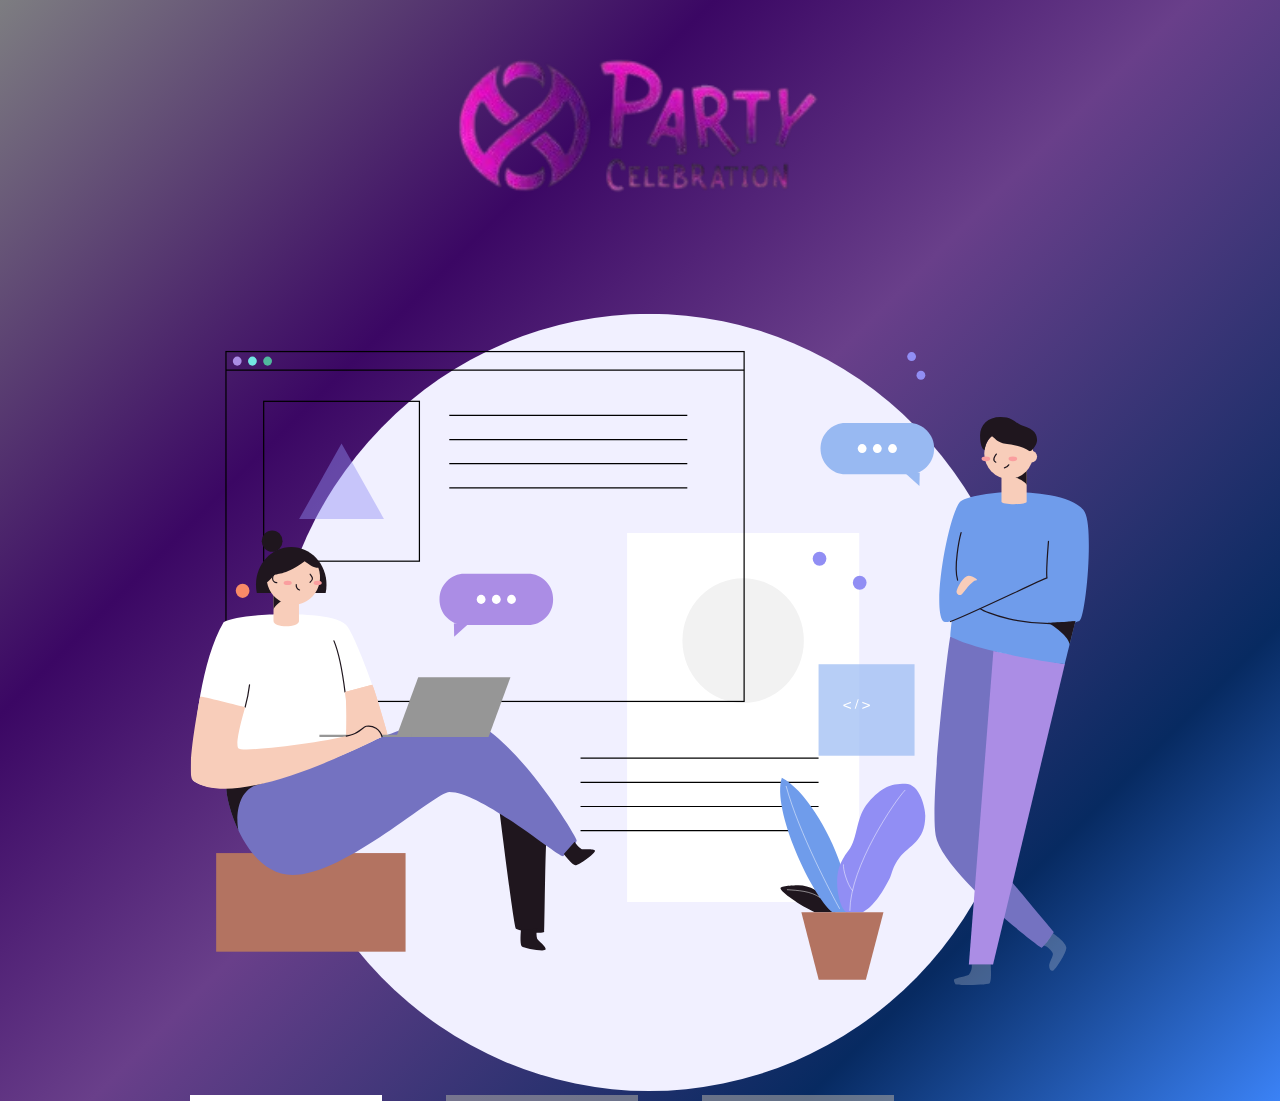
==== createAcount.html @ dfd53c58 "ending first section create acount" ====
<!DOCTYPE html>
<html lang="en">

<head>
    <meta charset="UTF-8">
    <meta name="viewport" content="width=device-width, initial-scale=1.0">
    <title>Vintage Party -Create acount</title>
    <link rel="icon" href="img/logo.png">
    <link rel="stylesheet" href="css/normalice.css">
    <link rel="stylesheet" href="css/styles.css">
</head>

<body>
    <div class="container-create-acount container">
        <div class="content-create-acount">
            <div class="vintage-cont">
                <div class="logo">
                    <a href="/"><img src="img/logo.png" alt="logoVintage" width="600"></a>
                </div>
                <div class="img-create-acount">
                    <img src="img/Illustration.svg" alt="img-create-acount" width="900">
                    <div class="slider-carousel d-flex">
                        <span class="activate"></span>
                        <span></span>
                        <span></span>
                    </div>
                </div>
            </div>
        </div>
    </div>


</body>

</html>
---- css/normalice.css ----
/*! normalize.css v8.0.1 | MIT License | github.com/necolas/normalize.css */

/* Document
   ========================================================================== */

/**
 * 1. Correct the line height in all browsers.
 * 2. Prevent adjustments of font size after orientation changes in iOS.
 */

 html {
    line-height: 1.15; /* 1 */
    -webkit-text-size-adjust: 100%; /* 2 */
  }
  
  /* Sections
     ========================================================================== */
  
  /**
   * Remove the margin in all browsers.
   */
  
  body {
    margin: 0;
  }
  
  /**
   * Render the `main` element consistently in IE.
   */
  
  main {
    display: block;
  }
  
  /**
   * Correct the font size and margin on `h1` elements within `section` and
   * `article` contexts in Chrome, Firefox, and Safari.
   */
  
  h1 {
    font-size: 2em;
    margin: 0.67em 0;
  }
  
  /* Grouping content
     ========================================================================== */
  
  /**
   * 1. Add the correct box sizing in Firefox.
   * 2. Show the overflow in Edge and IE.
   */
  
  hr {
    box-sizing: content-box; /* 1 */
    height: 0; /* 1 */
    overflow: visible; /* 2 */
  }
  
  /**
   * 1. Correct the inheritance and scaling of font size in all browsers.
   * 2. Correct the odd `em` font sizing in all browsers.
   */
  
  pre {
    font-family: monospace, monospace; /* 1 */
    font-size: 1em; /* 2 */
  }
  
  /* Text-level semantics
     ========================================================================== */
  
  /**
   * Remove the gray background on active links in IE 10.
   */
  
  a {
    background-color: transparent;
  }
  
  /**
   * 1. Remove the bottom border in Chrome 57-
   * 2. Add the correct text decoration in Chrome, Edge, IE, Opera, and Safari.
   */
  
  abbr[title] {
    border-bottom: none; /* 1 */
    text-decoration: underline; /* 2 */
    text-decoration: underline dotted; /* 2 */
  }
  
  /**
   * Add the correct font weight in Chrome, Edge, and Safari.
   */
  
  b,
  strong {
    font-weight: bolder;
  }
  
  /**
   * 1. Correct the inheritance and scaling of font size in all browsers.
   * 2. Correct the odd `em` font sizing in all browsers.
   */
  
  code,
  kbd,
  samp {
    font-family: monospace, monospace; /* 1 */
    font-size: 1em; /* 2 */
  }
  
  /**
   * Add the correct font size in all browsers.
   */
  
  small {
    font-size: 80%;
  }
  
  /**
   * Prevent `sub` and `sup` elements from affecting the line height in
   * all browsers.
   */
  
  sub,
  sup {
    font-size: 75%;
    line-height: 0;
    position: relative;
    vertical-align: baseline;
  }
  
  sub {
    bottom: -0.25em;
  }
  
  sup {
    top: -0.5em;
  }
  
  /* Embedded content
     ========================================================================== */
  
  /**
   * Remove the border on images inside links in IE 10.
   */
  
  img {
    border-style: none;
  }
  
  /* Forms
     ========================================================================== */
  
  /**
   * 1. Change the font styles in all browsers.
   * 2. Remove the margin in Firefox and Safari.
   */
  
  button,
  input,
  optgroup,
  select,
  textarea {
    font-family: inherit; /* 1 */
    font-size: 100%; /* 1 */
    line-height: 1.15; /* 1 */
    margin: 0; /* 2 */
  }
  
  /**
   * Show the overflow in IE.
   * 1. Show the overflow in Edge.
   */
  
  button,
  input { /* 1 */
    overflow: visible;
  }
  
  /**
   * Remove the inheritance of text transform in Edge, Firefox, and IE.
   * 1. Remove the inheritance of text transform in Firefox.
   */
  
  button,
  select { /* 1 */
    text-transform: none;
  }
  
  /**
   * Correct the inability to style clickable types in iOS and Safari.
   */
  
  button,
  [type="button"],
  [type="reset"],
  [type="submit"] {
    -webkit-appearance: button;
  }
  
  /**
   * Remove the inner border and padding in Firefox.
   */
  
  button::-moz-focus-inner,
  [type="button"]::-moz-focus-inner,
  [type="reset"]::-moz-focus-inner,
  [type="submit"]::-moz-focus-inner {
    border-style: none;
    padding: 0;
  }
  
  /**
   * Restore the focus styles unset by the previous rule.
   */
  
  button:-moz-focusring,
  [type="button"]:-moz-focusring,
  [type="reset"]:-moz-focusring,
  [type="submit"]:-moz-focusring {
    outline: 1px dotted ButtonText;
  }
  
  /**
   * Correct the padding in Firefox.
   */
  
  fieldset {
    padding: 0.35em 0.75em 0.625em;
  }
  
  /**
   * 1. Correct the text wrapping in Edge and IE.
   * 2. Correct the color inheritance from `fieldset` elements in IE.
   * 3. Remove the padding so developers are not caught out when they zero out
   *    `fieldset` elements in all browsers.
   */
  
  legend {
    box-sizing: border-box; /* 1 */
    color: inherit; /* 2 */
    display: table; /* 1 */
    max-width: 100%; /* 1 */
    padding: 0; /* 3 */
    white-space: normal; /* 1 */
  }
  
  /**
   * Add the correct vertical alignment in Chrome, Firefox, and Opera.
   */
  
  progress {
    vertical-align: baseline;
  }
  
  /**
   * Remove the default vertical scrollbar in IE 10+.
   */
  
  textarea {
    overflow: auto;
  }
  
  /**
   * 1. Add the correct box sizing in IE 10.
   * 2. Remove the padding in IE 10.
   */
  
  [type="checkbox"],
  [type="radio"] {
    box-sizing: border-box; /* 1 */
    padding: 0; /* 2 */
  }
  
  /**
   * Correct the cursor style of increment and decrement buttons in Chrome.
   */
  
  [type="number"]::-webkit-inner-spin-button,
  [type="number"]::-webkit-outer-spin-button {
    height: auto;
  }
  
  /**
   * 1. Correct the odd appearance in Chrome and Safari.
   * 2. Correct the outline style in Safari.
   */
  
  [type="search"] {
    -webkit-appearance: textfield; /* 1 */
    outline-offset: -2px; /* 2 */
  }
  
  /**
   * Remove the inner padding in Chrome and Safari on macOS.
   */
  
  [type="search"]::-webkit-search-decoration {
    -webkit-appearance: none;
  }
  
  /**
   * 1. Correct the inability to style clickable types in iOS and Safari.
   * 2. Change font properties to `inherit` in Safari.
   */
  
  ::-webkit-file-upload-button {
    -webkit-appearance: button; /* 1 */
    font: inherit; /* 2 */
  }
  
  /* Interactive
     ========================================================================== */
  
  /*
   * Add the correct display in Edge, IE 10+, and Firefox.
   */
  
  details {
    display: block;
  }
  
  /*
   * Add the correct display in all browsers.
   */
  
  summary {
    display: list-item;
  }
  
  /* Misc
     ========================================================================== */
  
  /**
   * Add the correct display in IE 10+.
   */
  
  template {
    display: none;
  }
  
  /**
   * Add the correct display in IE 10.
   */
  
  [hidden] {
    display: none;
  }
---- css/styles.css ----
:root {
    --white: #fff;
    --grayLight: #9E9E9E;
    --black: #1A1A1A;
    --dark: #4D4D4D;
    --darkMoreLight: #9e9e9e9c;
    --darkLight: #B3B3B3;
    --darkExtraLight: #F2F2F2;
    --darkBlue: #000A1D;


}

body {
    background: linear-gradient(135deg, #7d7d81 0%, #3b0764 30%, #693f8a 50%, #072a61 80%, #3b82f6 100%);
    min-height: 100vh;
}

.container {
    margin: 0 auto;
}

.d-flex {
    display: flex;
}

.container-create-acount .content-create-acount .vintage-cont {
    display: flex;
    align-items: center;
    flex-direction: column;
    justify-content: center;
    gap: 5rem;
}

.container-create-acount .content-create-acount .vintage-cont .slider-carousel .activate {
    width: 12rem;
    height: 6px;
    background-color: var(--white);
}

.container-create-acount .content-create-acount .vintage-cont .slider-carousel span {
    width: 12rem;
    height: 6px;
    background-color: var(--darkMoreLight);
    margin-right: 4rem;
}
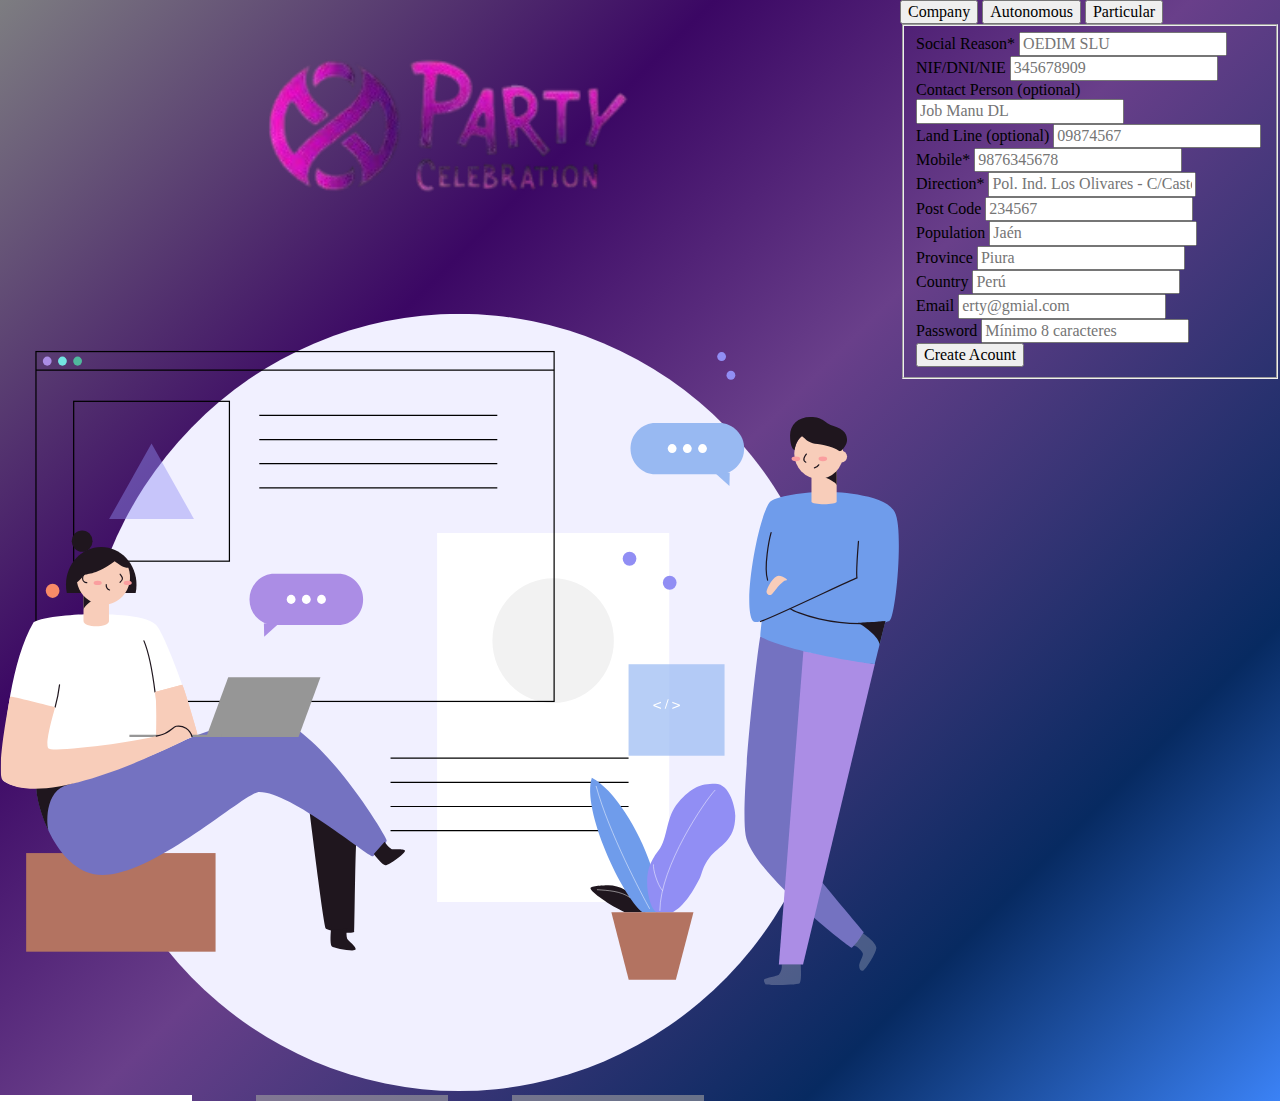
==== commit d6b59023: "ending create acount in html" ====
--- a/createAcount.html
+++ b/createAcount.html
@@ -12,7 +12,7 @@
 
 <body>
     <div class="container-create-acount container">
-        <div class="content-create-acount">
+        <div class="content-create-acount d-flex">
             <div class="vintage-cont">
                 <div class="logo">
                     <a href="/"><img src="img/logo.png" alt="logoVintage" width="600"></a>
@@ -26,6 +26,73 @@
                     </div>
                 </div>
             </div>
+            <div class="form-create-acount">
+                <div class="content-form-create-acount">
+                    <div class="buttons-options">
+                        <button>Company</button>
+                        <button>Autonomous</button>
+                        <button>Particular</button>
+                    </div>
+                    <form class="form-data-create-acount">
+                        <fieldset>
+                            <div class="socialReason">
+                                <label for="socialReason">Social Reason*</label>
+                                <input class="t-uppercase" type="text" name="socialReason" id="socialReason"
+                                    placeholder="OEDIM SLU">
+                            </div>
+                            <div class="cardIdentity">
+                                <label for="cardIdentity" class="t-uppercase">nif/dni/nie</label>
+                                <input type="number" name="cardIdentity" id="cardIdentity" placeholder="345678909">
+                            </div>
+                            <div class="contactPerson">
+                                <label for="contactPerson">Contact Person (optional)</label>
+                                <input type="text" name="contactPerson" id="contactPerson" placeholder="Job Manu DL">
+                            </div>
+                            <div class="landLine">
+                                <label for="landLine">Land Line (optional)</label>
+                                <input type="number" name="landLine" id="landLine" placeholder="09874567">
+                            </div>
+                            <div class="mobile">
+                                <label for="mobile">Mobile*</label>
+                                <input type="number" name="mobile" id="mobile" placeholder="9876345678">
+                            </div>
+                            <div class="direction">
+                                <label for="direction">Direction*</label>
+                                <input type="text" name="direction" id="direction"
+                                    placeholder="Pol. Ind. Los Olivares - C/Castellar 56">
+                            </div>
+                            <div class="postCode">
+                                <label for="postCode">Post Code</label>
+                                <input type="number" name="postCode" id="postCode" placeholder="234567">
+                            </div>
+                            <div class="population">
+                                <label for="population">Population</label>
+                                <input type="text" name="population" id="population" placeholder="Jaén">
+                            </div>
+                            <div class="province">
+                                <label for="province">Province</label>
+                                <input type="text" name="province" id="province" placeholder="Piura">
+                            </div>
+                            <div class="country">
+                                <label for="country">Country</label>
+                                <input type="text" name="country" id="country" placeholder="Perú">
+                            </div>
+                            <div class="email">
+                                <label for="email">Email</label>
+                                <input type="email" name="email" id="email" placeholder="erty@gmial.com">
+                            </div>
+                            <div class="password">
+                                <label for="password">Password</label>
+                                <input type="password" name="password" id="password" placeholder="Mínimo 8 caracteres">
+                            </div>
+                            <input type="submit" value="Create Acount">
+
+
+
+                        </fieldset>
+                    </form>
+                </div>
+            </div>
         </div>
     </div>
 
--- a/css/styles.css
+++ b/css/styles.css
@@ -23,6 +23,9 @@
 .d-flex {
     display: flex;
 }
+.t-uppercase{
+    text-transform: uppercase;
+}
 
 .container-create-acount .content-create-acount .vintage-cont {
     display: flex;
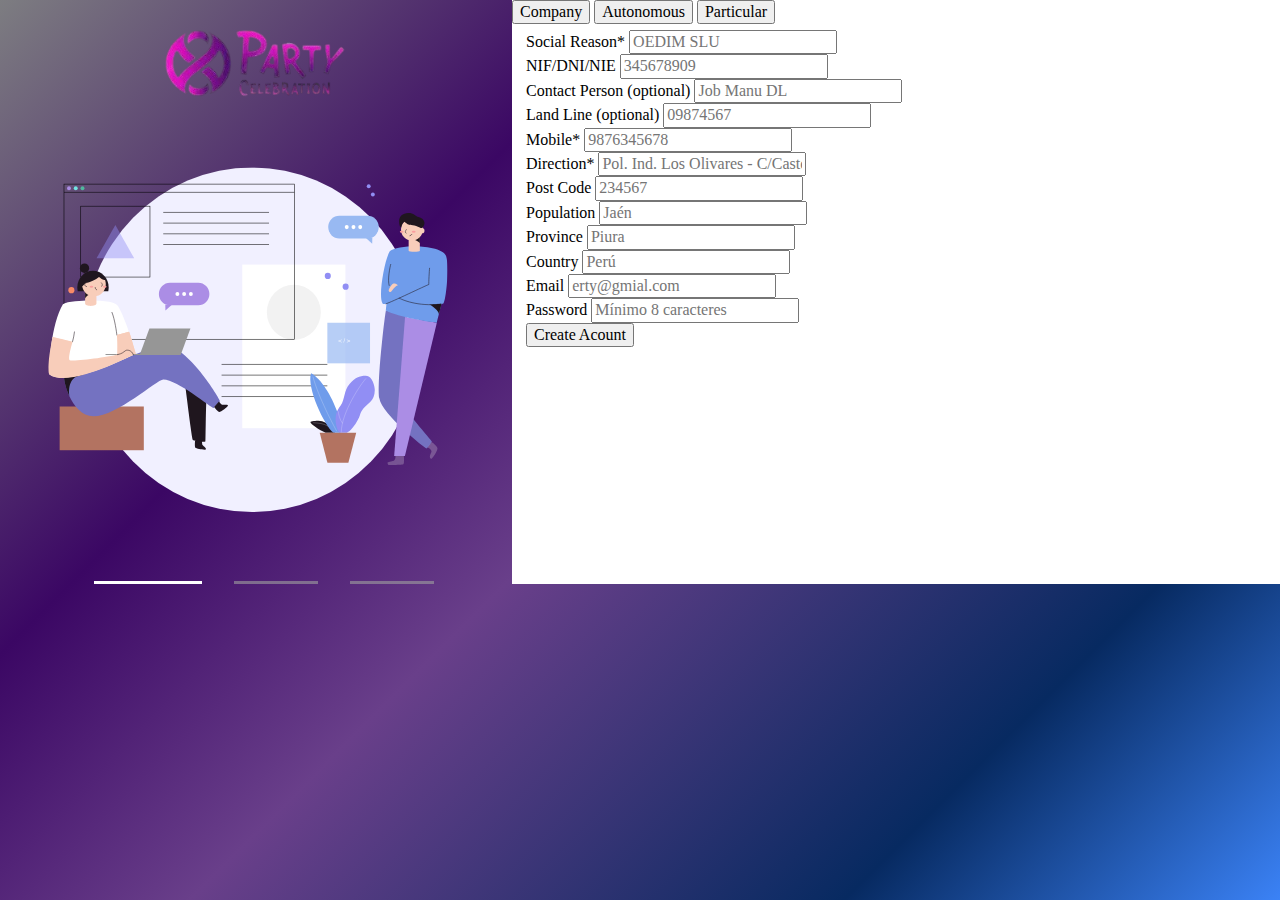
==== commit 2083e228: "ending first section on createAcount" ====
--- a/createAcount.html
+++ b/createAcount.html
@@ -15,10 +15,10 @@
         <div class="content-create-acount d-flex">
             <div class="vintage-cont">
                 <div class="logo">
-                    <a href="/"><img src="img/logo.png" alt="logoVintage" width="600"></a>
+                    <a href="/"><img src="img/logo.png" alt="logoVintage" width="300"></a>
                 </div>
                 <div class="img-create-acount">
-                    <img src="img/Illustration.svg" alt="img-create-acount" width="900">
+                    <img src="img/Illustration.svg" alt="img-create-acount" width="400">
                     <div class="slider-carousel d-flex">
                         <span class="activate"></span>
                         <span></span>
--- a/css/styles.css
+++ b/css/styles.css
@@ -23,7 +23,8 @@
 .d-flex {
     display: flex;
 }
-.t-uppercase{
+
+.t-uppercase {
     text-transform: uppercase;
 }
 
@@ -35,15 +36,33 @@
     gap: 5rem;
 }
 
+.container-create-acount .content-create-acount .vintage-cont .img-create-acount {
+    margin-top: -2rem;
+    margin-left: 3rem;
+}
+.container-create-acount .content-create-acount .vintage-cont .slider-carousel {
+    width: 80%;
+    margin:  0 auto;
+}
+
 .container-create-acount .content-create-acount .vintage-cont .slider-carousel .activate {
-    width: 12rem;
-    height: 6px;
+    width: 9rem;
     background-color: var(--white);
 }
 
 .container-create-acount .content-create-acount .vintage-cont .slider-carousel span {
-    width: 12rem;
-    height: 6px;
+    margin-top: 4rem;
+    width: 7rem;
+    height: 3px;
     background-color: var(--darkMoreLight);
-    margin-right: 4rem;
+    margin-right: 2rem;
 }
+
+.container-create-acount .content-create-acount .form-create-acount {
+    background-color: var(--white);
+    width: 100%;
+}
+
+.container-create-acount .content-create-acount .form-create-acount fieldset {
+    border: none;
+}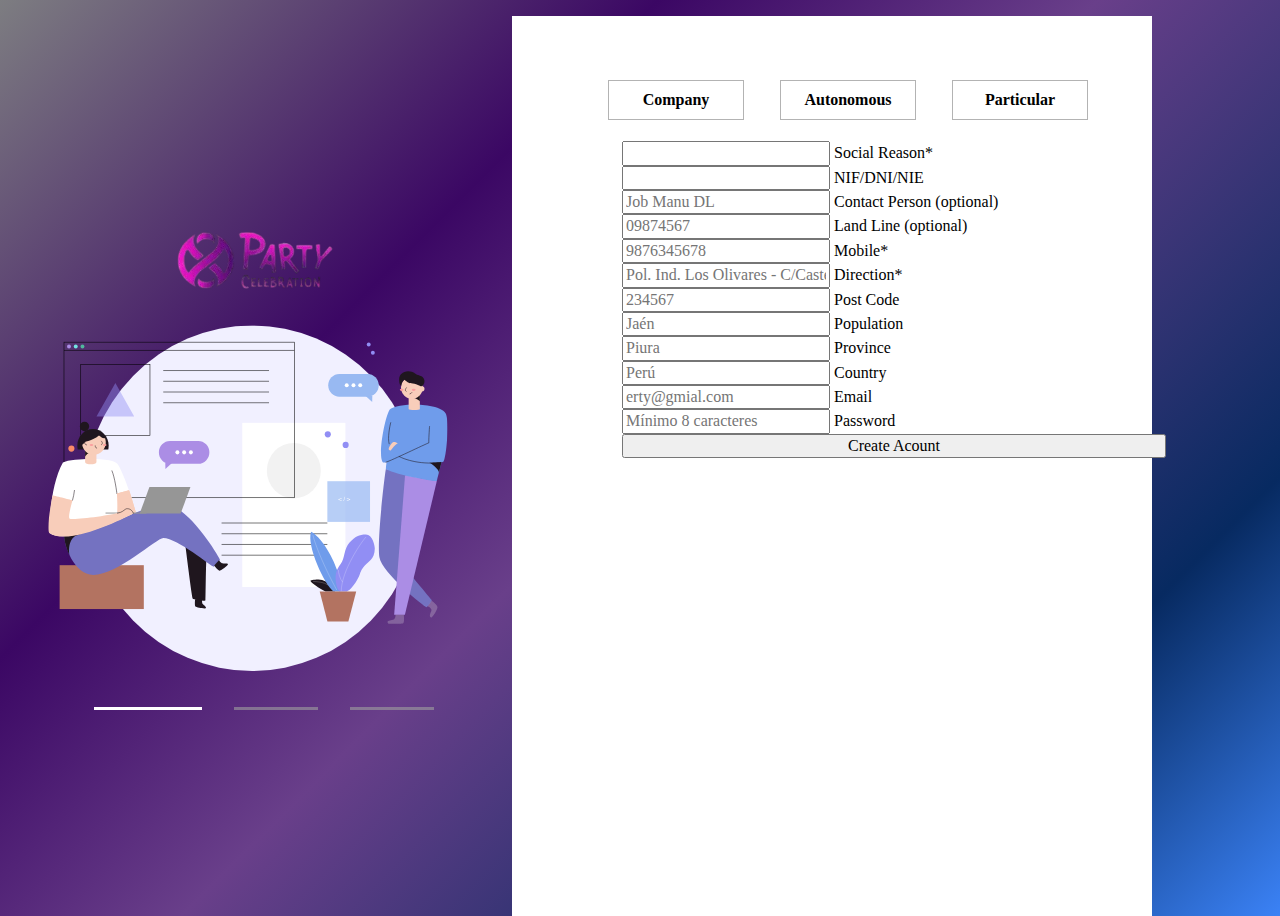
==== commit 736d4735: "updated html for formCreateAcount" ====
--- a/createAcount.html
+++ b/createAcount.html
@@ -15,7 +15,7 @@
         <div class="content-create-acount d-flex">
             <div class="vintage-cont">
                 <div class="logo">
-                    <a href="/"><img src="img/logo.png" alt="logoVintage" width="300"></a>
+                    <a href="/"><img src="img/logo.png" alt="logoVintage" width="260"></a>
                 </div>
                 <div class="img-create-acount">
                     <img src="img/Illustration.svg" alt="img-create-acount" width="400">
@@ -27,7 +27,7 @@
                 </div>
             </div>
             <div class="form-create-acount">
-                <div class="content-form-create-acount">
+                <div class="content-form-create-acount container">
                     <div class="buttons-options">
                         <button>Company</button>
                         <button>Autonomous</button>
@@ -36,59 +36,55 @@
                     <form class="form-data-create-acount">
                         <fieldset>
                             <div class="socialReason">
+                                <input type="text" name="socialReason" id="socialReason" placeholder=" ">
                                 <label for="socialReason">Social Reason*</label>
-                                <input class="t-uppercase" type="text" name="socialReason" id="socialReason"
-                                    placeholder="OEDIM SLU">
                             </div>
                             <div class="cardIdentity">
-                                <label for="cardIdentity" class="t-uppercase">nif/dni/nie</label>
-                                <input type="number" name="cardIdentity" id="cardIdentity" placeholder="345678909">
+                                <input type="number" name="cardIdentity" id="cardIdentity" placeholder=" ">
+                                <label for="cardIdentity">NIF/DNI/NIE</label>
                             </div>
                             <div class="contactPerson">
+                                <input type="text" name="contactPerson" id="contactPerson" placeholder="Job Manu DL">
                                 <label for="contactPerson">Contact Person (optional)</label>
-                                <input type="text" name="contactPerson" id="contactPerson" placeholder="Job Manu DL">
                             </div>
                             <div class="landLine">
+                                <input type="number" name="landLine" id="landLine" placeholder="09874567">
                                 <label for="landLine">Land Line (optional)</label>
-                                <input type="number" name="landLine" id="landLine" placeholder="09874567">
                             </div>
                             <div class="mobile">
+                                <input type="number" name="mobile" id="mobile" placeholder="9876345678">
                                 <label for="mobile">Mobile*</label>
-                                <input type="number" name="mobile" id="mobile" placeholder="9876345678">
                             </div>
                             <div class="direction">
-                                <label for="direction">Direction*</label>
                                 <input type="text" name="direction" id="direction"
                                     placeholder="Pol. Ind. Los Olivares - C/Castellar 56">
+                                <label for="direction">Direction*</label>
                             </div>
                             <div class="postCode">
+                                <input type="number" name="postCode" id="postCode" placeholder="234567">
                                 <label for="postCode">Post Code</label>
-                                <input type="number" name="postCode" id="postCode" placeholder="234567">
                             </div>
                             <div class="population">
+                                <input type="text" name="population" id="population" placeholder="Jaén">
                                 <label for="population">Population</label>
-                                <input type="text" name="population" id="population" placeholder="Jaén">
                             </div>
                             <div class="province">
+                                <input type="text" name="province" id="province" placeholder="Piura">
                                 <label for="province">Province</label>
-                                <input type="text" name="province" id="province" placeholder="Piura">
                             </div>
                             <div class="country">
+                                <input type="text" name="country" id="country" placeholder="Perú">
                                 <label for="country">Country</label>
-                                <input type="text" name="country" id="country" placeholder="Perú">
                             </div>
                             <div class="email">
+                                <input type="email" name="email" id="email" placeholder="erty@gmial.com">
                                 <label for="email">Email</label>
-                                <input type="email" name="email" id="email" placeholder="erty@gmial.com">
                             </div>
                             <div class="password">
+                                <input type="password" name="password" id="password" placeholder="Mínimo 8 caracteres">
                                 <label for="password">Password</label>
-                                <input type="password" name="password" id="password" placeholder="Mínimo 8 caracteres">
                             </div>
                             <input type="submit" value="Create Acount">
-
-
-
                         </fieldset>
                     </form>
                 </div>
--- a/css/styles.css
+++ b/css/styles.css
@@ -24,6 +24,14 @@
     display: flex;
 }
 
+.p-relative {
+    position: relative;
+}
+
+.p-absolute {
+    position: absolute;
+}
+
 .t-uppercase {
     text-transform: uppercase;
 }
@@ -37,12 +45,13 @@
 }
 
 .container-create-acount .content-create-acount .vintage-cont .img-create-acount {
-    margin-top: -2rem;
+    margin-top: -4rem;
     margin-left: 3rem;
 }
+
 .container-create-acount .content-create-acount .vintage-cont .slider-carousel {
     width: 80%;
-    margin:  0 auto;
+    margin: 0 auto;
 }
 
 .container-create-acount .content-create-acount .vintage-cont .slider-carousel .activate {
@@ -51,7 +60,7 @@
 }
 
 .container-create-acount .content-create-acount .vintage-cont .slider-carousel span {
-    margin-top: 4rem;
+    margin-top: 2rem;
     width: 7rem;
     height: 3px;
     background-color: var(--darkMoreLight);
@@ -60,9 +69,42 @@
 
 .container-create-acount .content-create-acount .form-create-acount {
     background-color: var(--white);
+    width: 50%;
+    height: 100vh;
+    margin-right: 2rem;
+    margin-top: 1rem;
+}
+
+.container-create-acount .content-create-acount .form-create-acount .content-form-create-acount {
+    margin: 4rem 0 0 6rem;
+}
+
+.container-create-acount .content-create-acount .form-create-acount .content-form-create-acount .buttons-options button {
+    background-color: transparent;
+    border: 1px solid var(--darkLight);
+    padding: 0.6rem;
+    width: 25%;
+    margin-right: 2rem;
+    font-weight: bold;
+
+    &:hover {
+        cursor: pointer;
+        background-color: var(--darkLight);
+    }
+}
+
+.container-create-acount .content-create-acount .form-create-acount .content-form-create-acount .form-data-create-acount {
     width: 100%;
 }
 
 .container-create-acount .content-create-acount .form-create-acount fieldset {
+    margin-top: 1rem;
     border: none;
+    width: 100%;
+    display: grid;
+    grid-template-columns: auto;
+
+}
+.content-create-acount .form-create-acount .content-form-create-acount .form-data-create-acount fieldset .socialReason input{
+    
 }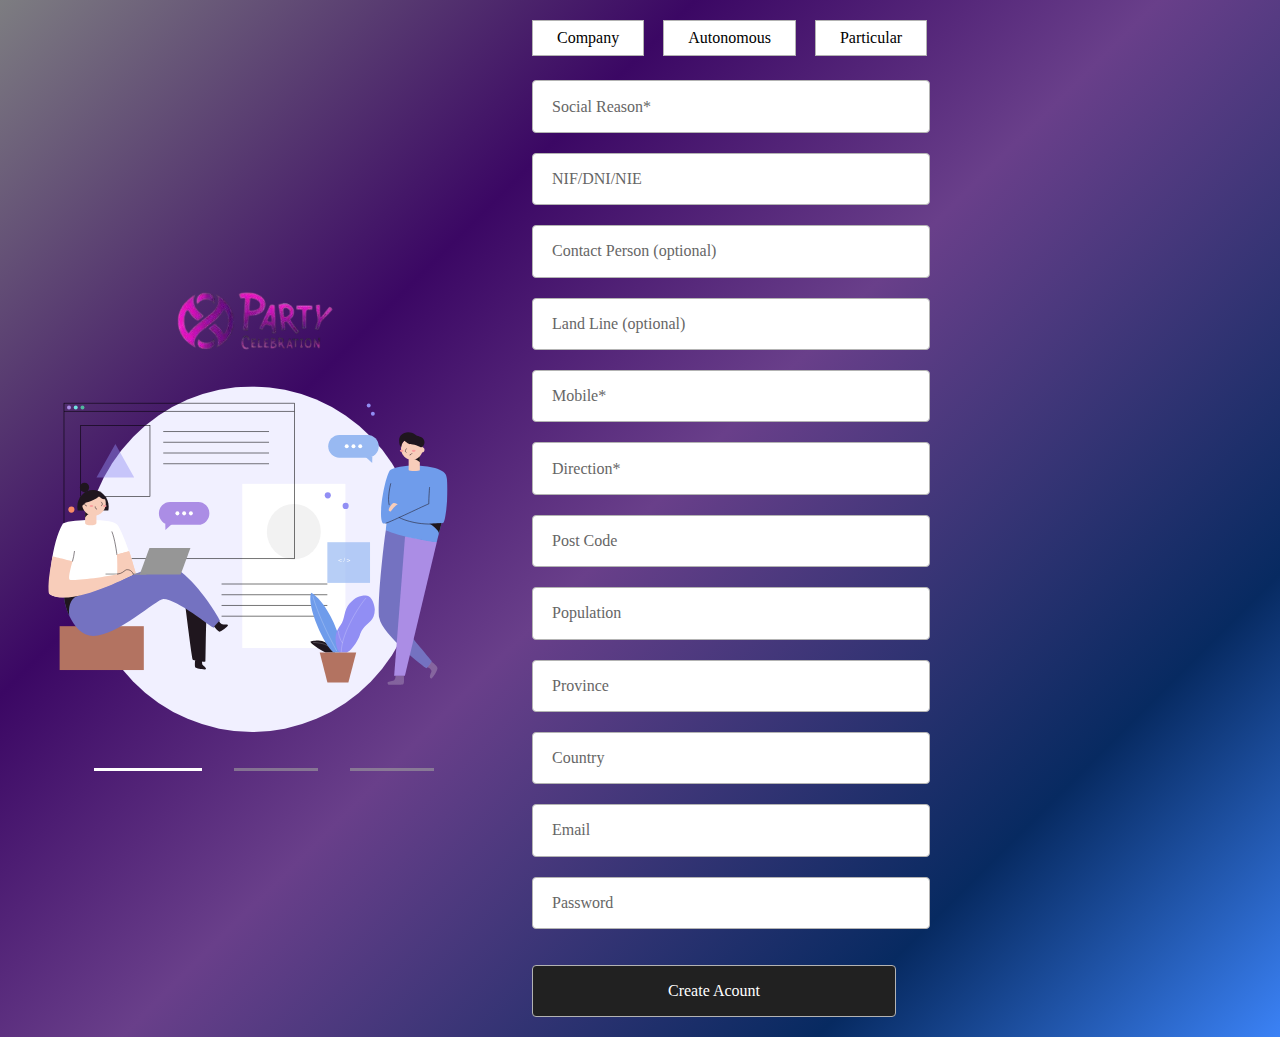
==== commit c1d9077a: "new updated html in createAcount" ====
--- a/createAcount.html
+++ b/createAcount.html
@@ -28,61 +28,61 @@
             </div>
             <div class="form-create-acount">
                 <div class="content-form-create-acount container">
-                    <div class="buttons-options">
-                        <button>Company</button>
-                        <button>Autonomous</button>
-                        <button>Particular</button>
+                    <div class="buttons-options d-flex">
+                        <button type="button">Company</button>
+                        <button type="button">Autonomous</button>
+                        <button type="button">Particular</button>
                     </div>
                     <form class="form-data-create-acount">
                         <fieldset>
                             <div class="socialReason">
                                 <input type="text" name="socialReason" id="socialReason" placeholder=" ">
-                                <label for="socialReason">Social Reason*</label>
+                                <label class="p-absolute" for="socialReason">Social Reason*</label>
                             </div>
                             <div class="cardIdentity">
                                 <input type="number" name="cardIdentity" id="cardIdentity" placeholder=" ">
-                                <label for="cardIdentity">NIF/DNI/NIE</label>
+                                <label class="p-absolute" for="cardIdentity">NIF/DNI/NIE</label>
                             </div>
                             <div class="contactPerson">
-                                <input type="text" name="contactPerson" id="contactPerson" placeholder="Job Manu DL">
-                                <label for="contactPerson">Contact Person (optional)</label>
+                                <input type="text" name="contactPerson" id="contactPerson" placeholder="">
+                                <label class="p-absolute" for="contactPerson">Contact Person (optional)</label>
                             </div>
                             <div class="landLine">
-                                <input type="number" name="landLine" id="landLine" placeholder="09874567">
-                                <label for="landLine">Land Line (optional)</label>
+                                <input type="number" name="landLine" id="landLine" placeholder="">
+                                <label class="p-absolute" for="landLine">Land Line (optional)</label>
                             </div>
                             <div class="mobile">
-                                <input type="number" name="mobile" id="mobile" placeholder="9876345678">
-                                <label for="mobile">Mobile*</label>
+                                <input type="number" name="mobile" id="mobile" placeholder="">
+                                <label class="p-absolute" for="mobile">Mobile*</label>
                             </div>
                             <div class="direction">
                                 <input type="text" name="direction" id="direction"
-                                    placeholder="Pol. Ind. Los Olivares - C/Castellar 56">
-                                <label for="direction">Direction*</label>
+                                    placeholder="">
+                                <label class="p-absolute" for="direction">Direction*</label>
                             </div>
                             <div class="postCode">
-                                <input type="number" name="postCode" id="postCode" placeholder="234567">
-                                <label for="postCode">Post Code</label>
+                                <input type="number" name="postCode" id="postCode" placeholder="">
+                                <label class="p-absolute" for="postCode">Post Code</label>
                             </div>
                             <div class="population">
-                                <input type="text" name="population" id="population" placeholder="Jaén">
-                                <label for="population">Population</label>
+                                <input type="text" name="population" id="population" placeholder="">
+                                <label class="p-absolute" for="population">Population</label>
                             </div>
                             <div class="province">
-                                <input type="text" name="province" id="province" placeholder="Piura">
-                                <label for="province">Province</label>
+                                <input type="text" name="province" id="province" placeholder="">
+                                <label class="p-absolute" for="province">Province</label>
                             </div>
                             <div class="country">
-                                <input type="text" name="country" id="country" placeholder="Perú">
-                                <label for="country">Country</label>
+                                <input type="text" name="country" id="country" placeholder="">
+                                <label class="p-absolute" for="country">Country</label>
                             </div>
                             <div class="email">
-                                <input type="email" name="email" id="email" placeholder="erty@gmial.com">
-                                <label for="email">Email</label>
+                                <input type="email" name="email" id="email" placeholder="">
+                                <label class="p-absolute" for="email">Email</label>
                             </div>
                             <div class="password">
-                                <input type="password" name="password" id="password" placeholder="Mínimo 8 caracteres">
-                                <label for="password">Password</label>
+                                <input type="password" name="password" id="password" placeholder="">
+                                <label class="p-absolute" for="password">Password</label>
                             </div>
                             <input type="submit" value="Create Acount">
                         </fieldset>
--- a/css/styles.css
+++ b/css/styles.css
@@ -7,6 +7,7 @@
     --darkLight: #B3B3B3;
     --darkExtraLight: #F2F2F2;
     --darkBlue: #000A1D;
+    --bgButtons: #212121;
 
 
 }
@@ -68,43 +69,73 @@
 }
 
 .container-create-acount .content-create-acount .form-create-acount {
-    background-color: var(--white);
-    width: 50%;
-    height: 100vh;
-    margin-right: 2rem;
-    margin-top: 1rem;
+    width: 100%;
+    padding: 20px;
 }
 
 .container-create-acount .content-create-acount .form-create-acount .content-form-create-acount {
-    margin: 4rem 0 0 6rem;
+    max-width: 800px;
+    margin: 0 auto;
+}
+
+.container-create-acount .content-create-acount .form-create-acount .content-form-create-acount .buttons-options {
+    gap: 19px;
+    margin-bottom: 24px;
 }
 
 .container-create-acount .content-create-acount .form-create-acount .content-form-create-acount .buttons-options button {
-    background-color: transparent;
+    padding: 8px 24px;
     border: 1px solid var(--darkLight);
-    padding: 0.6rem;
-    width: 25%;
-    margin-right: 2rem;
-    font-weight: bold;
-
-    &:hover {
-        cursor: pointer;
-        background-color: var(--darkLight);
-    }
+    background: var(--white);
+    cursor: pointer;
 }
 
-.container-create-acount .content-create-acount .form-create-acount .content-form-create-acount .form-data-create-acount {
+.container-create-acount .content-create-acount .form-create-acount .form-data-create-acount fieldset {
+    border: none;
+    padding: 0;
+    margin: 0;
+    display: grid;
+    grid-template-columns: 1fr;
+    gap: 20px;
+}
+
+.container-create-acount .content-create-acount .form-create-acount .form-data-create-acount fieldset>div {
+    position: relative;
     width: 100%;
 }
 
-.container-create-acount .content-create-acount .form-create-acount fieldset {
-    margin-top: 1rem;
+.container-create-acount .content-create-acount .form-create-acount .form-data-create-acount input {
+    width: 50%;
+    padding: 16px;
+    border: 1px solid var(--darkLight);
+    border-radius: 4px;
+    font-size: 16px;
+}
+
+.container-create-acount .content-create-acount .form-create-acount .form-data-create-acount label {
+    left: 16px;
+    top: 50%;
+    transform: translateY(-50%);
+    background: white;
+    padding: 0 4px;
+    color: #666;
+    transition: all 0.2s ease-in-out;
+    pointer-events: none;
+}
+
+.form-data-create-acount input:focus+label,
+.form-data-create-acount input:not(:placeholder-shown)+label {
+    top: 0;
+    transform: translateY(-50%) scale(0.8);
+    color: var(--darkLight);
+}
+.form-data-create-acount input[type="submit"] {
+    grid-column: 1 / -1;
+    background: var(--bgButtons) ;
+    color: white;
     border: none;
-    width: 100%;
-    display: grid;
-    grid-template-columns: auto;
-
-}
-.content-create-acount .form-create-acount .content-form-create-acount .form-data-create-acount fieldset .socialReason input{
-    
-}+    padding: 6px;
+    cursor: pointer;
+    margin-top: 16px;
+  }
+  
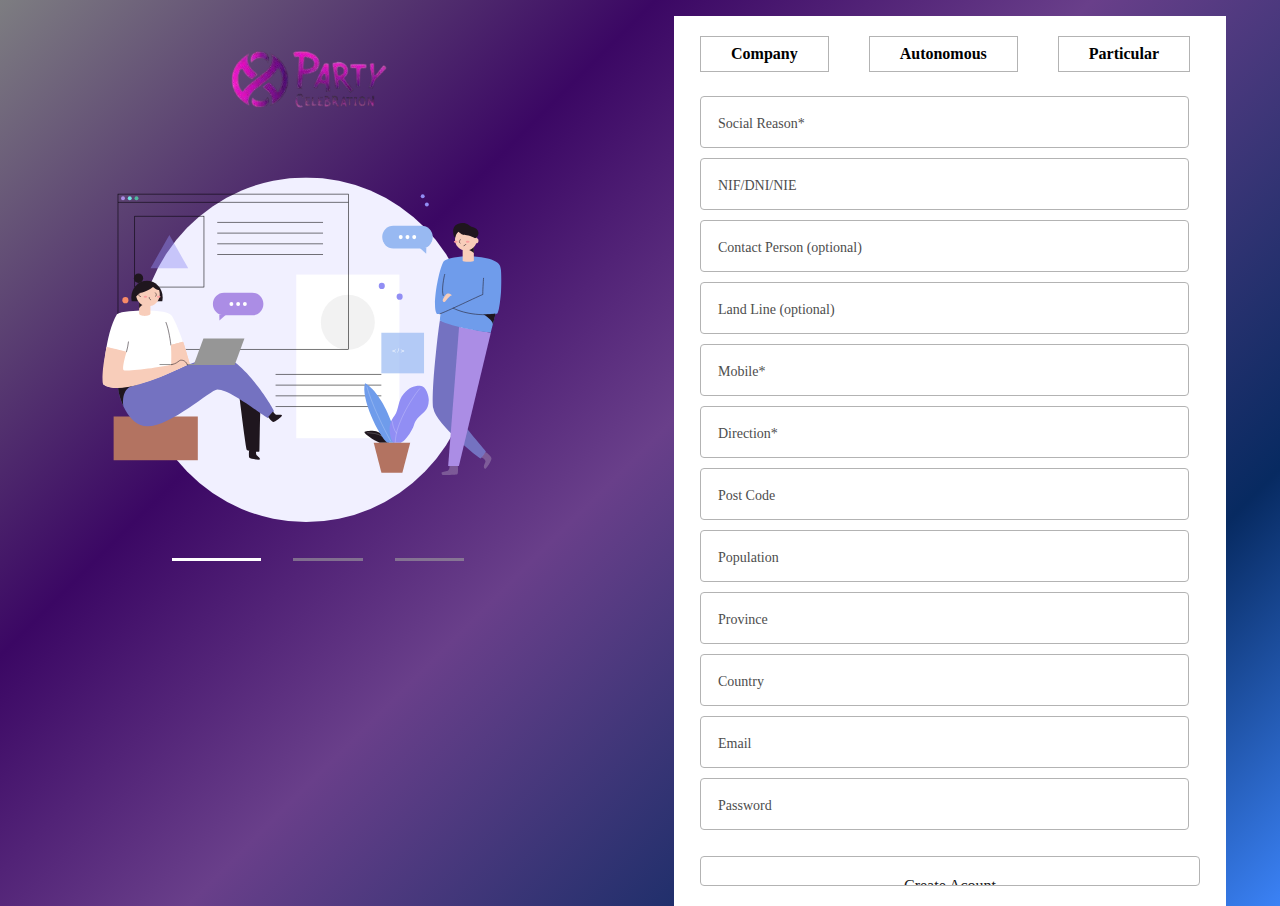
==== commit 9efcc7d6: "advanced in formCreateAcount" ====
--- a/createAcount.html
+++ b/createAcount.html
@@ -12,8 +12,8 @@
 
 <body>
     <div class="container-create-acount container">
-        <div class="content-create-acount d-flex">
-            <div class="vintage-cont">
+        <div class="content-create-acount d-flex container">
+            <div class="vintage-cont container">
                 <div class="logo">
                     <a href="/"><img src="img/logo.png" alt="logoVintage" width="260"></a>
                 </div>
@@ -26,7 +26,7 @@
                     </div>
                 </div>
             </div>
-            <div class="form-create-acount">
+            <div class="form-create-acount container">
                 <div class="content-form-create-acount container">
                     <div class="buttons-options d-flex">
                         <button type="button">Company</button>
@@ -56,8 +56,7 @@
                                 <label class="p-absolute" for="mobile">Mobile*</label>
                             </div>
                             <div class="direction">
-                                <input type="text" name="direction" id="direction"
-                                    placeholder="">
+                                <input type="text" name="direction" id="direction" placeholder="">
                                 <label class="p-absolute" for="direction">Direction*</label>
                             </div>
                             <div class="postCode">
--- a/css/styles.css
+++ b/css/styles.css
@@ -42,16 +42,16 @@
     align-items: center;
     flex-direction: column;
     justify-content: center;
-    gap: 5rem;
+    margin-top: -20rem;
+    gap: 3rem;
 }
 
 .container-create-acount .content-create-acount .vintage-cont .img-create-acount {
-    margin-top: -4rem;
     margin-left: 3rem;
 }
 
 .container-create-acount .content-create-acount .vintage-cont .slider-carousel {
-    width: 80%;
+    width: 70%;
     margin: 0 auto;
 }
 
@@ -69,25 +69,28 @@
 }
 
 .container-create-acount .content-create-acount .form-create-acount {
-    width: 100%;
+    width: 40%;
     padding: 20px;
+    background-color: var(--white);
+    margin-top: 1rem;
 }
 
 .container-create-acount .content-create-acount .form-create-acount .content-form-create-acount {
-    max-width: 800px;
+    max-width: 500px;
     margin: 0 auto;
 }
 
 .container-create-acount .content-create-acount .form-create-acount .content-form-create-acount .buttons-options {
-    gap: 19px;
+    gap: 40px;
     margin-bottom: 24px;
 }
 
 .container-create-acount .content-create-acount .form-create-acount .content-form-create-acount .buttons-options button {
-    padding: 8px 24px;
+    padding: 8px 30px;
     border: 1px solid var(--darkLight);
     background: var(--white);
     cursor: pointer;
+    font-weight: 700;
 }
 
 .container-create-acount .content-create-acount .form-create-acount .form-data-create-acount fieldset {
@@ -96,46 +99,56 @@
     margin: 0;
     display: grid;
     grid-template-columns: 1fr;
-    gap: 20px;
+    gap: 10px;
 }
 
 .container-create-acount .content-create-acount .form-create-acount .form-data-create-acount fieldset>div {
     position: relative;
-    width: 100%;
+    width: 91%;
 }
 
 .container-create-acount .content-create-acount .form-create-acount .form-data-create-acount input {
-    width: 50%;
-    padding: 16px;
+    width: 100%;
+    height: 30px;
+    padding: 20px 16px 0;
     border: 1px solid var(--darkLight);
     border-radius: 4px;
     font-size: 16px;
+    position: relative;
+    background: transparent;
+    z-index: 1;
 }
 
 .container-create-acount .content-create-acount .form-create-acount .form-data-create-acount label {
     left: 16px;
-    top: 50%;
-    transform: translateY(-50%);
-    background: white;
-    padding: 0 4px;
-    color: #666;
-    transition: all 0.2s ease-in-out;
+    top: 20px;
+    background: transparent;
+    padding: 0 2px;
+    color: var(--dark);
+    transition: all 0.2s ease-out;
+    transform-origin: left top;
     pointer-events: none;
+    font-size: 14px;
 }
 
-.form-data-create-acount input:focus+label,
-.form-data-create-acount input:not(:placeholder-shown)+label {
-    top: 0;
-    transform: translateY(-50%) scale(0.8);
-    color: var(--darkLight);
+.form-data-create-acount input:focus~label,
+.form-data-create-acount input:not(:placeholder-shown)~label {
+    transform: translateY(-12px) scale(0.75);
+    color: #007bff;
 }
+
+.container-create-acount .content-create-acount .form-create-acount .form-data-create-acount input:focus {
+    outline: none;
+    border-color: #3b0764;
+}
+
 .form-data-create-acount input[type="submit"] {
     grid-column: 1 / -1;
-    background: var(--bgButtons) ;
-    color: white;
+    background-color: var(--bgButtons);
+    color: var(--black);
     border: none;
-    padding: 6px;
+    padding: 17px;
     cursor: pointer;
     margin-top: 16px;
-  }
-  
+    height: auto;
+}
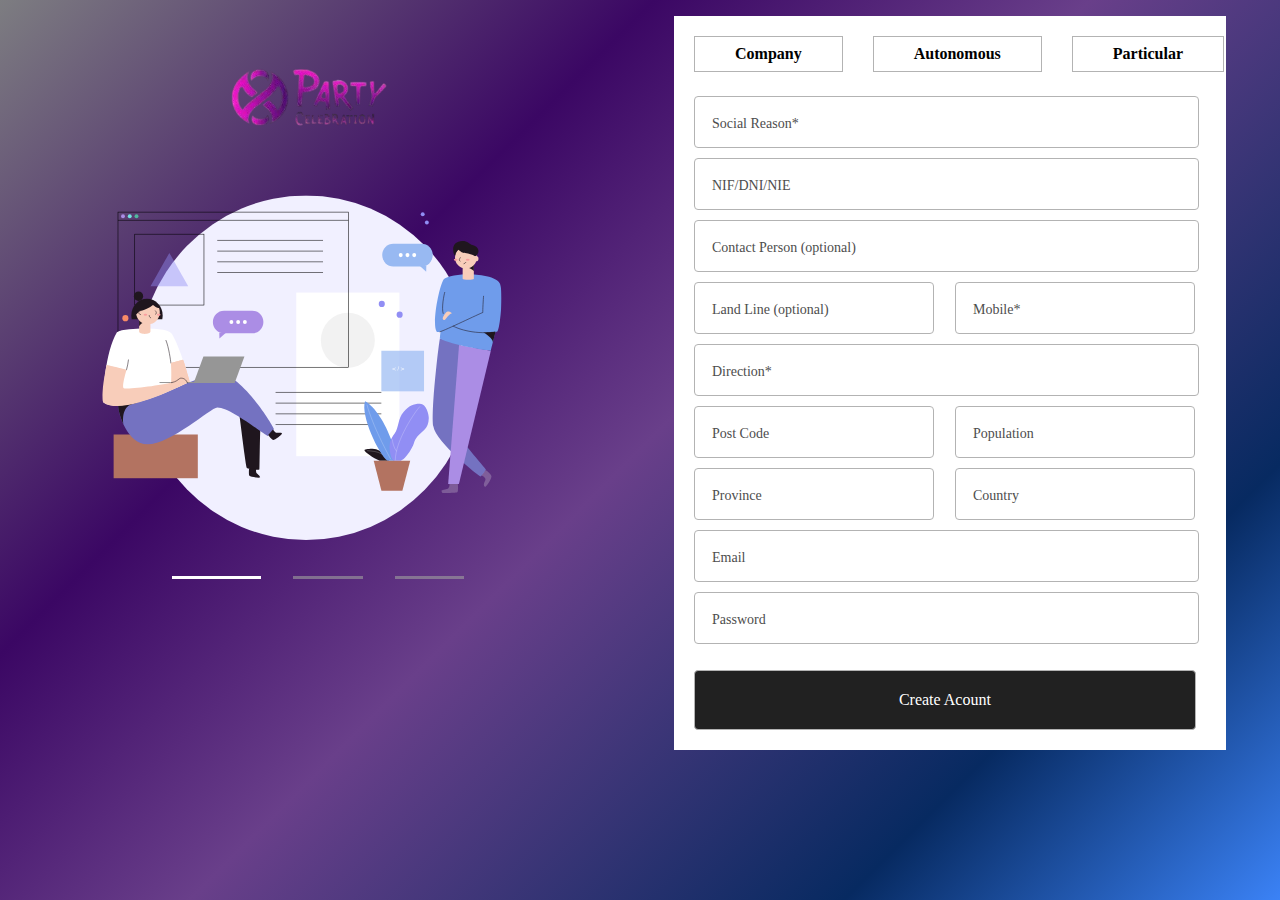
==== commit 97c92aee: "ending formCreateAcount" ====
--- a/createAcount.html
+++ b/createAcount.html
@@ -28,12 +28,12 @@
             </div>
             <div class="form-create-acount container">
                 <div class="content-form-create-acount container">
-                    <div class="buttons-options d-flex">
+                    <div class="buttons-options d-flex container">
                         <button type="button">Company</button>
                         <button type="button">Autonomous</button>
                         <button type="button">Particular</button>
                     </div>
-                    <form class="form-data-create-acount">
+                    <form class="form-data-create-acount container">
                         <fieldset>
                             <div class="socialReason">
                                 <input type="text" name="socialReason" id="socialReason" placeholder=" ">
@@ -83,7 +83,7 @@
                                 <input type="password" name="password" id="password" placeholder="">
                                 <label class="p-absolute" for="password">Password</label>
                             </div>
-                            <input type="submit" value="Create Acount">
+                            <input class="btnCreateAcount" type="submit" value="Create Acount">
                         </fieldset>
                     </form>
                 </div>
--- a/css/styles.css
+++ b/css/styles.css
@@ -42,7 +42,7 @@
     align-items: center;
     flex-direction: column;
     justify-content: center;
-    margin-top: -20rem;
+    margin-top: -8rem;
     gap: 3rem;
 }
 
@@ -76,17 +76,17 @@
 }
 
 .container-create-acount .content-create-acount .form-create-acount .content-form-create-acount {
-    max-width: 500px;
+    max-width: 600px;
     margin: 0 auto;
 }
 
 .container-create-acount .content-create-acount .form-create-acount .content-form-create-acount .buttons-options {
-    gap: 40px;
+    gap: 30px;
     margin-bottom: 24px;
 }
 
 .container-create-acount .content-create-acount .form-create-acount .content-form-create-acount .buttons-options button {
-    padding: 8px 30px;
+    padding: 8px 40px;
     border: 1px solid var(--darkLight);
     background: var(--white);
     cursor: pointer;
@@ -98,17 +98,28 @@
     padding: 0;
     margin: 0;
     display: grid;
-    grid-template-columns: 1fr;
-    gap: 10px;
+    grid-template-columns: repeat(2, 1fr);
+    gap: 10px ;
 }
+
+.container-create-acount .content-create-acount .form-create-acount .form-data-create-acount fieldset .socialReason, 
+.cardIdentity, .direction, .password, .contactPerson, .email{
+    grid-column: 1 / -1;
+   
+}
+
 
 .container-create-acount .content-create-acount .form-create-acount .form-data-create-acount fieldset>div {
     position: relative;
     width: 91%;
 }
+.container-create-acount .content-create-acount .form-create-acount .form-data-create-acount input #socialReason, 
+#cardIdentity, #direction, #password, #contactPerson, #email, #socialReason{
+    width: 101%;
+}
 
 .container-create-acount .content-create-acount .form-create-acount .form-data-create-acount input {
-    width: 100%;
+    width: 90%;
     height: 30px;
     padding: 20px 16px 0;
     border: 1px solid var(--darkLight);
@@ -144,11 +155,13 @@
 
 .form-data-create-acount input[type="submit"] {
     grid-column: 1 / -1;
-    background-color: var(--bgButtons);
+    background-color: var(--bgButtons)!important;
     color: var(--black);
     border: none;
-    padding: 17px;
+    padding: 2px!important;
     cursor: pointer;
     margin-top: 16px;
-    height: auto;
-}
+    height: 60px!important;
+    color: var(--white);
+    width: 98%!important;
+}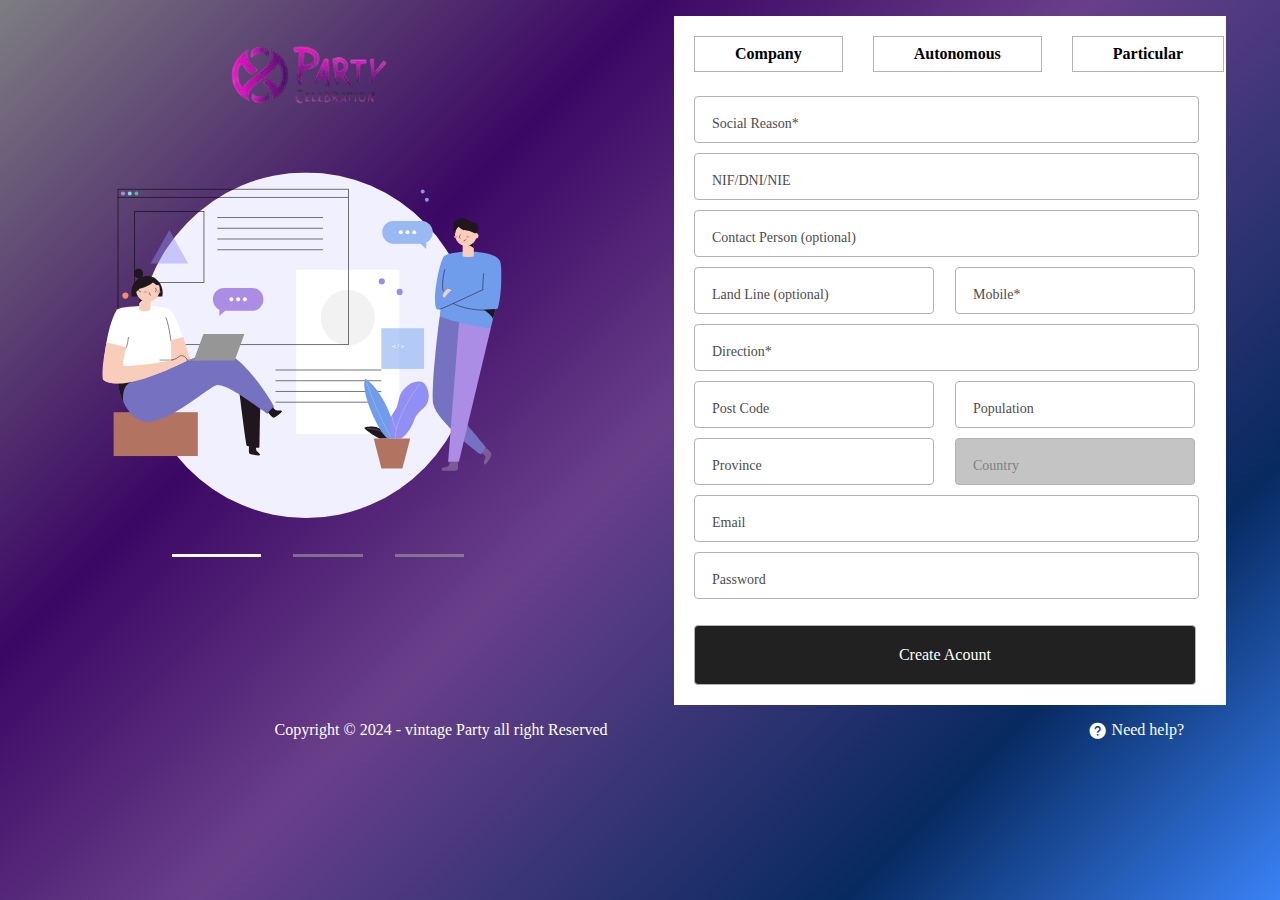
==== commit 0328a9e1: "ending footer" ====
--- a/createAcount.html
+++ b/createAcount.html
@@ -7,90 +7,101 @@
     <title>Vintage Party -Create acount</title>
     <link rel="icon" href="img/logo.png">
     <link rel="stylesheet" href="css/normalice.css">
+    <link href='https://unpkg.com/boxicons@2.1.4/css/boxicons.min.css' rel='stylesheet'>
     <link rel="stylesheet" href="css/styles.css">
 </head>
 
 <body>
-    <div class="container-create-acount container">
-        <div class="content-create-acount d-flex container">
-            <div class="vintage-cont container">
-                <div class="logo">
-                    <a href="/"><img src="img/logo.png" alt="logoVintage" width="260"></a>
+    <main>
+        <div class="container-create-acount container">
+            <div class="content-create-acount d-flex container">
+                <div class="vintage-cont container">
+                    <div class="logo">
+                        <a href="/"><img src="img/logo.png" alt="logoVintage" width="260"></a>
+                    </div>
+                    <div class="img-create-acount">
+                        <img src="img/Illustration.svg" alt="img-create-acount" width="400">
+                        <div class="slider-carousel d-flex">
+                            <span class="activate"></span>
+                            <span></span>
+                            <span></span>
+                        </div>
+                    </div>
                 </div>
-                <div class="img-create-acount">
-                    <img src="img/Illustration.svg" alt="img-create-acount" width="400">
-                    <div class="slider-carousel d-flex">
-                        <span class="activate"></span>
-                        <span></span>
-                        <span></span>
+                <div class="form-create-acount container">
+                    <div class="content-form-create-acount container">
+                        <div class="buttons-options d-flex container">
+                            <button type="button">Company</button>
+                            <button type="button">Autonomous</button>
+                            <button type="button">Particular</button>
+                        </div>
+                        <form class="form-data-create-acount container">
+                            <fieldset>
+                                <div class="socialReason">
+                                    <input type="text" name="socialReason" id="socialReason" placeholder=" ">
+                                    <label class="p-absolute" for="socialReason">Social Reason*</label>
+                                </div>
+                                <div class="cardIdentity">
+                                    <input type="number" name="cardIdentity" id="cardIdentity" placeholder=" ">
+                                    <label class="p-absolute" for="cardIdentity">NIF/DNI/NIE</label>
+                                </div>
+                                <div class="contactPerson">
+                                    <input type="text" name="contactPerson" id="contactPerson" placeholder="">
+                                    <label class="p-absolute" for="contactPerson">Contact Person (optional)</label>
+                                </div>
+                                <div class="landLine">
+                                    <input type="number" name="landLine" id="landLine" placeholder="">
+                                    <label class="p-absolute" for="landLine">Land Line (optional)</label>
+                                </div>
+                                <div class="mobile">
+                                    <input type="number" name="mobile" id="mobile" placeholder="">
+                                    <label class="p-absolute" for="mobile">Mobile*</label>
+                                </div>
+                                <div class="direction">
+                                    <input type="text" name="direction" id="direction" placeholder="">
+                                    <label class="p-absolute" for="direction">Direction*</label>
+                                </div>
+                                <div class="postCode">
+                                    <input type="number" name="postCode" id="postCode" placeholder="">
+                                    <label class="p-absolute" for="postCode">Post Code</label>
+                                </div>
+                                <div class="population">
+                                    <input type="text" name="population" id="population" placeholder="">
+                                    <label class="p-absolute" for="population">Population</label>
+                                </div>
+                                <div class="province">
+                                    <input type="text" name="province" id="province" placeholder="">
+                                    <label class="p-absolute" for="province">Province</label>
+                                </div>
+                                <div class="country">
+                                    <input type="text" name="country" id="country" placeholder="">
+                                    <label class="p-absolute" for="country">Country</label>
+                                </div>
+                                <div class="email">
+                                    <input type="email" name="email" id="email" placeholder="">
+                                    <label class="p-absolute" for="email">Email</label>
+                                </div>
+                                <div class="password">
+                                    <input type="password" name="password" id="password" placeholder="">
+                                    <label class="p-absolute" for="password">Password </label>
+                                </div>
+                                <input class="btnCreateAcount" type="submit" value="Create Acount">
+                            </fieldset>
+                        </form>
                     </div>
                 </div>
             </div>
-            <div class="form-create-acount container">
-                <div class="content-form-create-acount container">
-                    <div class="buttons-options d-flex container">
-                        <button type="button">Company</button>
-                        <button type="button">Autonomous</button>
-                        <button type="button">Particular</button>
-                    </div>
-                    <form class="form-data-create-acount container">
-                        <fieldset>
-                            <div class="socialReason">
-                                <input type="text" name="socialReason" id="socialReason" placeholder=" ">
-                                <label class="p-absolute" for="socialReason">Social Reason*</label>
-                            </div>
-                            <div class="cardIdentity">
-                                <input type="number" name="cardIdentity" id="cardIdentity" placeholder=" ">
-                                <label class="p-absolute" for="cardIdentity">NIF/DNI/NIE</label>
-                            </div>
-                            <div class="contactPerson">
-                                <input type="text" name="contactPerson" id="contactPerson" placeholder="">
-                                <label class="p-absolute" for="contactPerson">Contact Person (optional)</label>
-                            </div>
-                            <div class="landLine">
-                                <input type="number" name="landLine" id="landLine" placeholder="">
-                                <label class="p-absolute" for="landLine">Land Line (optional)</label>
-                            </div>
-                            <div class="mobile">
-                                <input type="number" name="mobile" id="mobile" placeholder="">
-                                <label class="p-absolute" for="mobile">Mobile*</label>
-                            </div>
-                            <div class="direction">
-                                <input type="text" name="direction" id="direction" placeholder="">
-                                <label class="p-absolute" for="direction">Direction*</label>
-                            </div>
-                            <div class="postCode">
-                                <input type="number" name="postCode" id="postCode" placeholder="">
-                                <label class="p-absolute" for="postCode">Post Code</label>
-                            </div>
-                            <div class="population">
-                                <input type="text" name="population" id="population" placeholder="">
-                                <label class="p-absolute" for="population">Population</label>
-                            </div>
-                            <div class="province">
-                                <input type="text" name="province" id="province" placeholder="">
-                                <label class="p-absolute" for="province">Province</label>
-                            </div>
-                            <div class="country">
-                                <input type="text" name="country" id="country" placeholder="">
-                                <label class="p-absolute" for="country">Country</label>
-                            </div>
-                            <div class="email">
-                                <input type="email" name="email" id="email" placeholder="">
-                                <label class="p-absolute" for="email">Email</label>
-                            </div>
-                            <div class="password">
-                                <input type="password" name="password" id="password" placeholder="">
-                                <label class="p-absolute" for="password">Password</label>
-                            </div>
-                            <input class="btnCreateAcount" type="submit" value="Create Acount">
-                        </fieldset>
-                    </form>
-                </div>
-            </div>
         </div>
-    </div>
-
+    </main>
+    <footer class="footerCreateAcount">
+        <div class="copy">
+            <p>Copyright &COPY; 2024 - vintage Party all right Reserved </p>
+        </div>
+        <div class="needHelp  d-flex item-center">
+            <i class='bx bxs-help-circle'></i>
+            <a href="#">Need help?</a>
+        </div>
+    </footer>
 
 </body>
 
--- a/css/styles.css
+++ b/css/styles.css
@@ -37,6 +37,12 @@
     text-transform: uppercase;
 }
 
+a {
+    text-decoration: none;
+}
+.item-center{
+    align-items: center;
+}
 .container-create-acount .content-create-acount .vintage-cont {
     display: flex;
     align-items: center;
@@ -99,13 +105,17 @@
     margin: 0;
     display: grid;
     grid-template-columns: repeat(2, 1fr);
-    gap: 10px ;
-}
-
-.container-create-acount .content-create-acount .form-create-acount .form-data-create-acount fieldset .socialReason, 
-.cardIdentity, .direction, .password, .contactPerson, .email{
+    gap: 10px;
+}
+
+.container-create-acount .content-create-acount .form-create-acount .form-data-create-acount fieldset .socialReason,
+.cardIdentity,
+.direction,
+.password,
+.contactPerson,
+.email {
     grid-column: 1 / -1;
-   
+
 }
 
 
@@ -113,14 +123,20 @@
     position: relative;
     width: 91%;
 }
-.container-create-acount .content-create-acount .form-create-acount .form-data-create-acount input #socialReason, 
-#cardIdentity, #direction, #password, #contactPerson, #email, #socialReason{
+
+.container-create-acount .content-create-acount .form-create-acount .form-data-create-acount input #socialReason,
+#cardIdentity,
+#direction,
+#password,
+#contactPerson,
+#email,
+#socialReason {
     width: 101%;
 }
 
 .container-create-acount .content-create-acount .form-create-acount .form-data-create-acount input {
     width: 90%;
-    height: 30px;
+    height: 25px;
     padding: 20px 16px 0;
     border: 1px solid var(--darkLight);
     border-radius: 4px;
@@ -128,6 +144,10 @@
     position: relative;
     background: transparent;
     z-index: 1;
+}
+
+.container-create-acount .content-create-acount .form-create-acount .form-data-create-acount .country input {
+    background-color: var(--darkMoreLight);
 }
 
 .container-create-acount .content-create-acount .form-create-acount .form-data-create-acount label {
@@ -150,18 +170,37 @@
 
 .container-create-acount .content-create-acount .form-create-acount .form-data-create-acount input:focus {
     outline: none;
-    border-color: #3b0764;
+    border-color: var(--dark);
 }
 
 .form-data-create-acount input[type="submit"] {
     grid-column: 1 / -1;
-    background-color: var(--bgButtons)!important;
+    background-color: var(--bgButtons) !important;
     color: var(--black);
     border: none;
-    padding: 2px!important;
+    padding: 2px !important;
     cursor: pointer;
     margin-top: 16px;
-    height: 60px!important;
+    height: 60px !important;
     color: var(--white);
-    width: 98%!important;
+    width: 98% !important;
+}
+
+/*F00ter*/
+.footerCreateAcount {
+    display: flex;
+    align-items: center;
+    justify-content: right;
+    gap: 30rem;
+    margin-right: 6rem;
+    color: var(--white);
+}
+.footerCreateAcount .needHelp i{
+    font-size: 1.2rem;
+    margin-right: 5px;
+}
+
+.footerCreateAcount .needHelp a {
+
+    color: var(--white);
 }